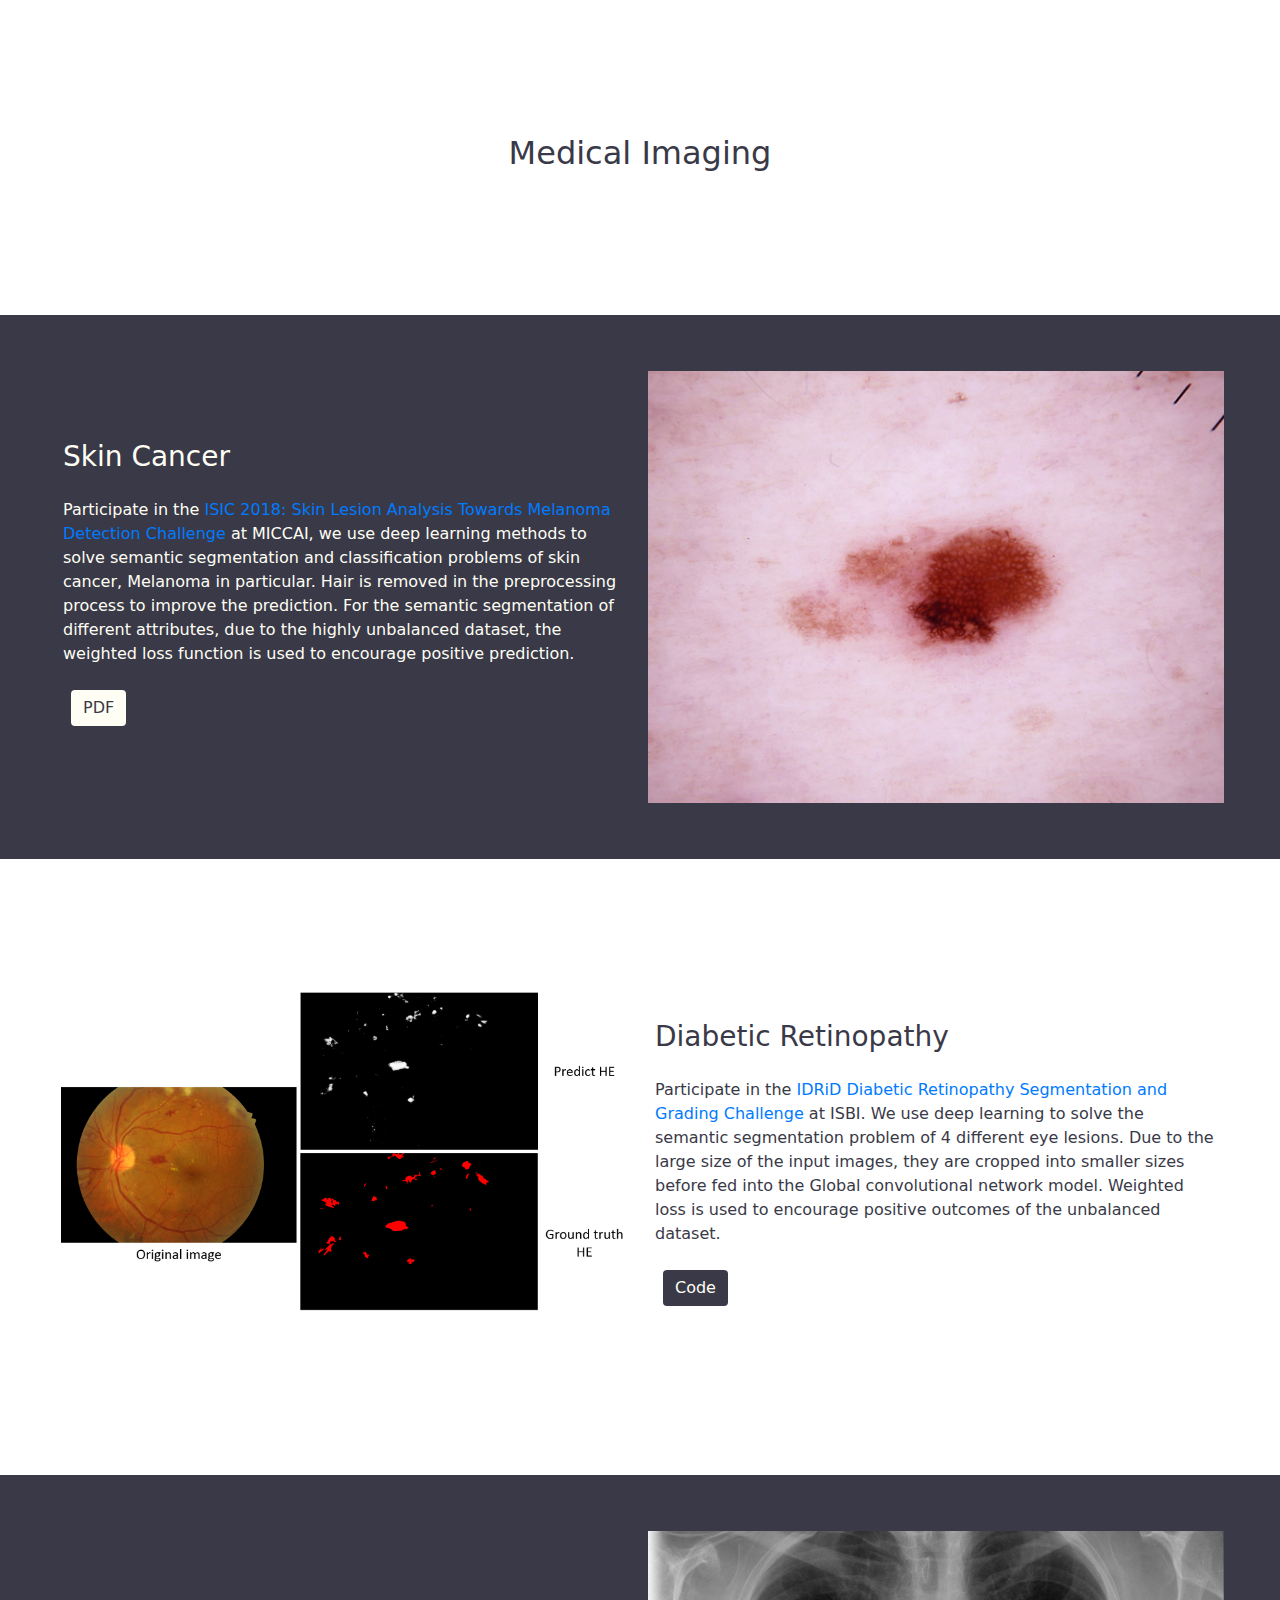
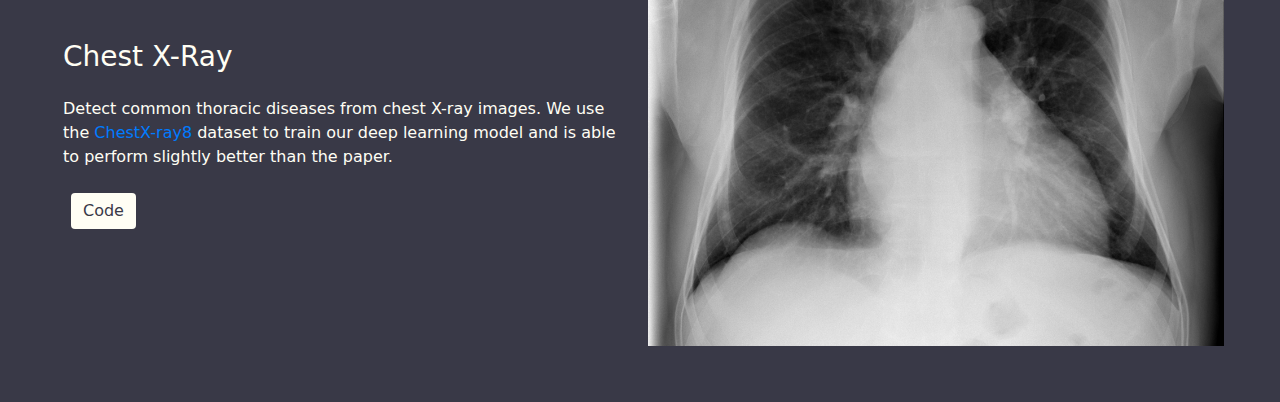
==== projects/medical-imaging.html @ c666e3bc "add medical imaging page" ====
<!DOCTYPE html>
<html lang="en">

<head>
    <meta charset="UTF-8">
    <meta name="viewport" content="width=device-width, initial-scale=1.0">
    <meta http-equiv="X-UA-Compatible" content="ie=edge">
    <!--Google Fonts-->
    <!--link href="https://fonts.googleapis.com/css?family=Open+Sans+Condensed:300i|Quicksand" rel="stylesheet"-->
    <!--Font Awesome-->
    <!--link rel="stylesheet" href="https://opensource.keycdn.com/fontawesome/4.7.0/font-awesome.min.css" integrity="sha384-dNpIIXE8U05kAbPhy3G1cz+yZmTzA6CY8Vg/u2L9xRnHjJiAK76m2BIEaSEV+/aU" crossorigin="anonymous">-->
    <!--Bootstrap-->
    <link rel="stylesheet" href="https://stackpath.bootstrapcdn.com/bootstrap/4.3.1/css/bootstrap.min.css" integrity="sha384-ggOyR0iXCbMQv3Xipma34MD+dH/1fQ784/j6cY/iJTQUOhcWr7x9JvoRxT2MZw1T" crossorigin="anonymous">
    <link rel="stylesheet" href="/styles/main.css">
    <link rel="shortcut icon" type="image/x-icon" href="/favicon.ico" />

    <meta name="theme-color" content="#393947">
    <title>Tian-Ruei Kuan</title>
</head>

<body>
    <!--jumbotron-->
    <div class="light-bg jumbotron jumbotron-fluid d-flex align-items-center">
        <div class="container text-center">
            <div>
                <h2>Medical Imaging</h2>
            </div>
        </div>
    </div>
    <!--main content-->
    <div class="container-fluid">
      <div class="dark-bg row p-2 pt-4 p-md-5 m-0">
        <div class="col-12 col-md-6 d-flex align-items-center">
          <div>
            <h3 class="mb-4">Skin Cancer</h3>
            <p>
              Participate in the <a href="https://challenge2018.isic-archive.com/">ISIC 2018: Skin Lesion Analysis Towards Melanoma Detection Challenge</a> at MICCAI,
              we use deep learning methods to solve semantic segmentation and classification problems of skin cancer, Melanoma in particular. Hair is removed in the preprocessing
              process to improve the prediction. For the semantic segmentation of different attributes, due to the highly unbalanced dataset, the weighted loss function is used to
              encourage positive prediction.
            </p>
            <a class="btn btn-secondary m-2" href="/files/ISIC2018 Challenge Skin Lesion Segmentation, Attribute Detection and Classification via Deep Learning.pdf">PDF</a>
          </div>
        </div>
        <div class="col-12 col-md-6 p-2">
          <img class="img-fluid" src="/images/isic.jpg" alt="image">
        </div>
      </div>

      <div class="row p-2 pt-4 p-md-5 m-0 flex-md-row-reverse">
        <div class="col-12 col-md-6 d-flex align-items-center">
          <div>
            <h3 class="mb-4">Diabetic Retinopathy</h3>
            <p>
              Participate in the <a href="https://idrid.grand-challenge.org/">IDRiD Diabetic Retinopathy Segmentation and Grading Challenge</a> at ISBI.
              We use deep learning to solve the semantic segmentation problem of 4 different eye lesions. Due to the large size of the input images,
              they are cropped into smaller sizes before fed into the Global convolutional network model. Weighted loss is used to encourage positive
              outcomes of the unbalanced dataset.
            </p>
            <a class="btn btn-primary m-2" href="https://github.com/TRKuan/IDRiD">Code</a>
          </div>
        </div>
        <div class="col-12 col-md-6 p-2">
          <img class="img-fluid" src="/images/idrid.png" alt="image" >
        </div>
      </div>

      <div class="dark-bg row p-2 pt-4 p-md-5 m-0">
        <div class="col-12 col-md-6 d-flex align-items-center">
          <div>
            <h3 class="mb-4">Chest X-Ray</h3>
            <p>
              Detect common thoracic diseases from chest X-ray images. We use the <a href="https://arxiv.org/pdf/1705.02315.pdf">ChestX-ray8</a> dataset to train our
              deep learning model and is able to perform slightly better than the paper.
            </p>
            <a class="btn btn-secondary m-2" href="https://github.com/TRKuan/cxr8">Code</a>
          </div>
        </div>
        <div class="col-12 col-md-6 p-2">
          <img class="img-fluid" src="/images/cxr.png" alt="image" >
        </div>
      </div>

    </div>


    <!--scripts-->
    <!--Bootstrap-->
    <script src="https://code.jquery.com/jquery-3.3.1.slim.min.js" integrity="sha384-q8i/X+965DzO0rT7abK41JStQIAqVgRVzpbzo5smXKp4YfRvH+8abtTE1Pi6jizo" crossorigin="anonymous"></script>
    <script src="https://cdnjs.cloudflare.com/ajax/libs/popper.js/1.14.7/umd/popper.min.js" integrity="sha384-UO2eT0CpHqdSJQ6hJty5KVphtPhzWj9WO1clHTMGa3JDZwrnQq4sF86dIHNDz0W1" crossorigin="anonymous"></script>
    <script src="https://stackpath.bootstrapcdn.com/bootstrap/4.3.1/js/bootstrap.min.js" integrity="sha384-JjSmVgyd0p3pXB1rRibZUAYoIIy6OrQ6VrjIEaFf/nJGzIxFDsf4x0xIM+B07jRM" crossorigin="anonymous"></script>
</body>

</html>
---- styles/main.css ----
* {box-sizing: border-box;}
html, body {
  font-family: -apple-system, system-ui;
  height: 100%;
}
body{
  color: rgb(57, 57, 71);
  background-color: white;
}
.container-fluid{
  min-height: 65%;
  max-width: 1400px;
  padding: 0;
}
.dark-bg{
  background-color: rgb(57, 57, 71);
  color: rgb(255, 254, 244);
}
.light-bg{
  color: rgb(57, 57, 71);
  background-color: white;
}
/**Customized buttom**/
.btn-primary {
  background-color: rgb(57, 57, 71);
  color: rgb(255, 254, 244);
  border: rgb(57, 57, 71);
}
.btn-primary:hover, .btn-primary:focus{
  background-color: rgb(70, 70, 85);
  color: rgb(255, 254, 244);
}
.btn-primary:active{
  background: rgb(70, 70, 85);
  color: rgb(255, 254, 244);
}
.btn-secondary {
  background-color: rgb(255, 254, 244);
  color: rgb(57, 57, 71);
  border: rgb(255, 254, 244);
}
.btn-secondary:hover, .btn-secondary:focus{
  background-color: rgb(255, 255, 247);
  color: rgb(57, 57, 71);
}
.btn-secondary:active{
  background: rgb(255, 255, 247);
  color: rgb(57, 57, 71);
}
/**Jumbotron**/
.jumbotron{
  min-height: 35%;
  margin-bottom: 0;
}
.jumbotron div{
  word-wrap:break-word;
}

/**cards**/
.my-card {
  padding: 1rem;
  -webkit-transition: 0.5s;
  -moz-transition: 0.5s;
  -ms-transition: 0.5s;
  -o-transition: 0.5s;
  transition: 0.5s;
}
.my-card, .my-card:hover, .my-card:focus, .my-card:active {
      text-decoration: none;
      color: inherit;
 }
a.my-card:hover{
  opacity: 0.8
}
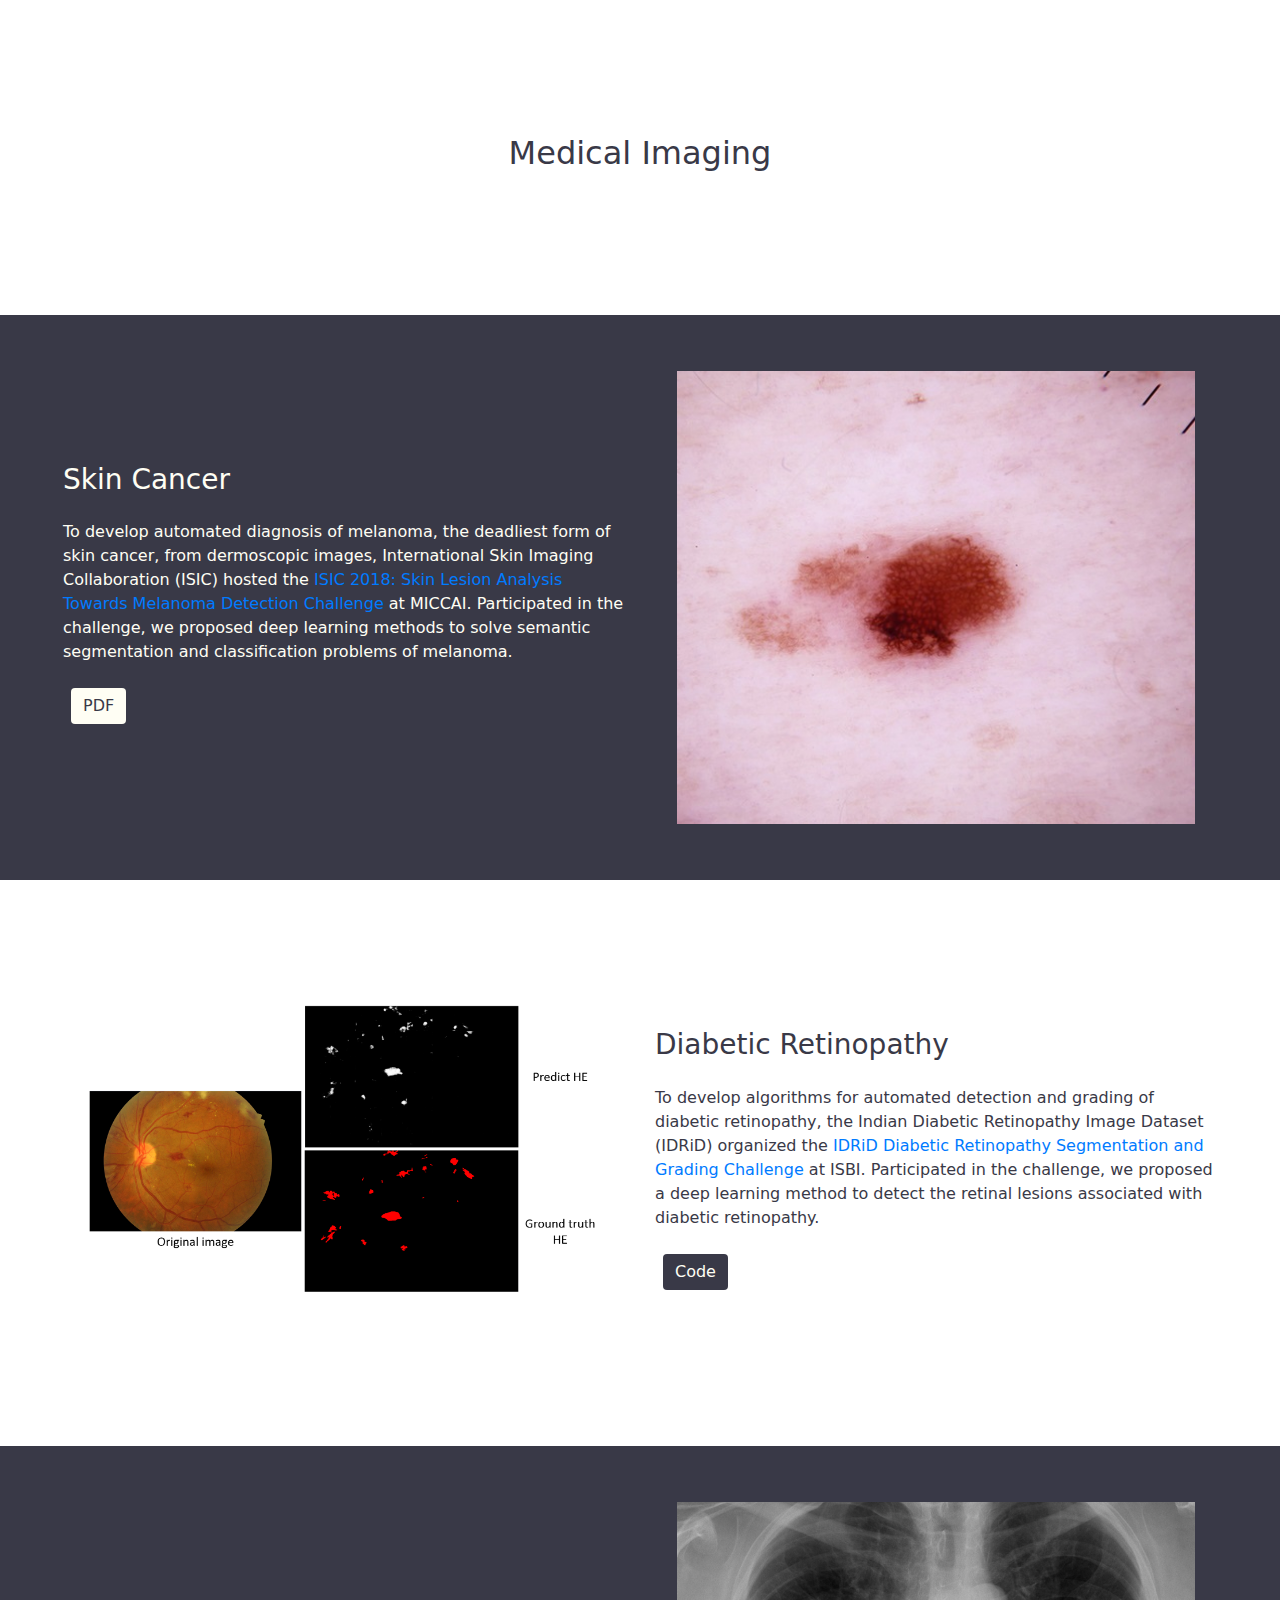
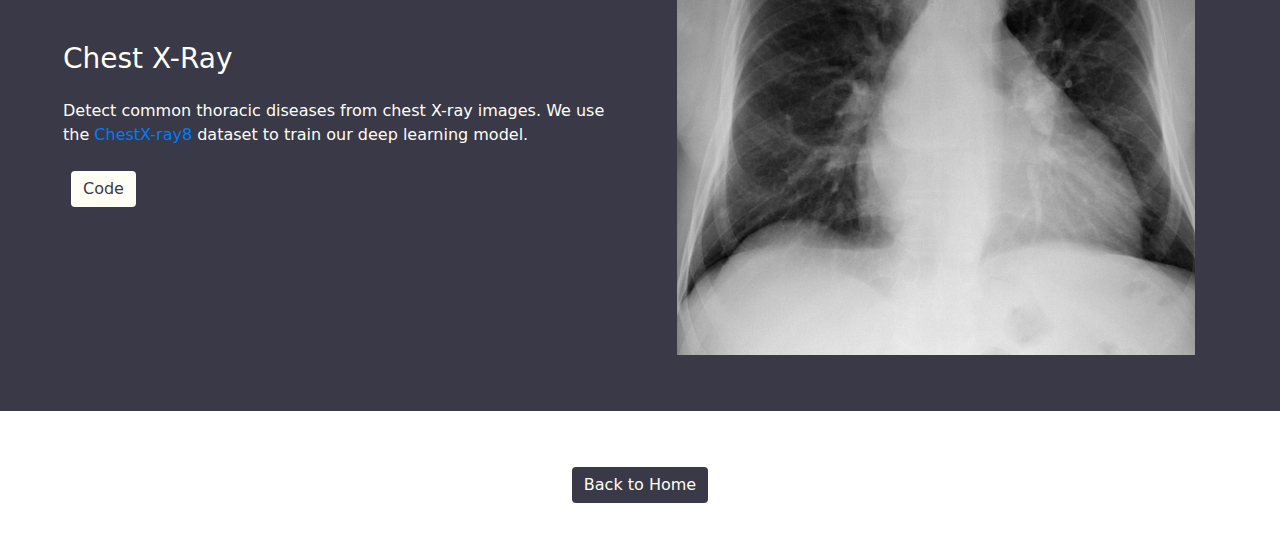
==== commit 106f121d: "update the medical imaging page" ====
--- a/projects/medical-imaging.html
+++ b/projects/medical-imaging.html
@@ -28,60 +28,66 @@
         </div>
     </div>
     <!--main content-->
-    <div class="container-fluid">
-      <div class="dark-bg row p-2 pt-4 p-md-5 m-0">
+    <div class="dark-bg d-flex justify-content-center">
+      <div class="container-fluid row p-2 pt-4 p-md-5 m-0">
         <div class="col-12 col-md-6 d-flex align-items-center">
           <div>
             <h3 class="mb-4">Skin Cancer</h3>
             <p>
-              Participate in the <a href="https://challenge2018.isic-archive.com/">ISIC 2018: Skin Lesion Analysis Towards Melanoma Detection Challenge</a> at MICCAI,
-              we use deep learning methods to solve semantic segmentation and classification problems of skin cancer, Melanoma in particular. Hair is removed in the preprocessing
-              process to improve the prediction. For the semantic segmentation of different attributes, due to the highly unbalanced dataset, the weighted loss function is used to
-              encourage positive prediction.
+              To develop automated diagnosis of melanoma, the deadliest form of skin cancer, from dermoscopic images, International Skin Imaging Collaboration (ISIC) hosted the
+              <a href="https://challenge2018.isic-archive.com/">ISIC 2018: Skin Lesion Analysis Towards Melanoma Detection Challenge</a> at MICCAI. Participated in the challenge,
+              we proposed deep learning methods to solve semantic segmentation and classification problems of melanoma.
             </p>
             <a class="btn btn-secondary m-2" href="/files/ISIC2018 Challenge Skin Lesion Segmentation, Attribute Detection and Classification via Deep Learning.pdf">PDF</a>
           </div>
         </div>
-        <div class="col-12 col-md-6 p-2">
-          <img class="img-fluid" src="/images/isic.jpg" alt="image">
+        <div class="col-12 col-md-6 p-2 d-flex align-items-center justify-content-center">
+          <img class="img-fluid" src="/images/isic.jpg" alt="image" width="90%">
         </div>
       </div>
+    </div>
 
-      <div class="row p-2 pt-4 p-md-5 m-0 flex-md-row-reverse">
+    <div class="light-bg d-flex justify-content-center">
+      <div class="container-fluid row p-2 pt-4 p-md-5 m-0 flex-md-row-reverse">
         <div class="col-12 col-md-6 d-flex align-items-center">
           <div>
             <h3 class="mb-4">Diabetic Retinopathy</h3>
             <p>
-              Participate in the <a href="https://idrid.grand-challenge.org/">IDRiD Diabetic Retinopathy Segmentation and Grading Challenge</a> at ISBI.
-              We use deep learning to solve the semantic segmentation problem of 4 different eye lesions. Due to the large size of the input images,
-              they are cropped into smaller sizes before fed into the Global convolutional network model. Weighted loss is used to encourage positive
-              outcomes of the unbalanced dataset.
+              To develop algorithms for automated detection and grading of diabetic retinopathy, the Indian Diabetic Retinopathy Image Dataset (IDRiD) organized the
+              <a href="https://idrid.grand-challenge.org/">IDRiD Diabetic Retinopathy Segmentation and Grading Challenge</a> at ISBI.
+              Participated in the challenge, we proposed a deep learning method to detect the retinal lesions associated with diabetic retinopathy.
             </p>
             <a class="btn btn-primary m-2" href="https://github.com/TRKuan/IDRiD">Code</a>
           </div>
         </div>
-        <div class="col-12 col-md-6 p-2">
-          <img class="img-fluid" src="/images/idrid.png" alt="image" >
+        <div class="col-12 col-md-6 p-2 d-flex align-items-center justify-content-center">
+          <img class="img-fluid" src="/images/idrid.png" alt="image"  width="90%">
         </div>
       </div>
+    </div>
 
-      <div class="dark-bg row p-2 pt-4 p-md-5 m-0">
+    <div class="dark-bg d-flex justify-content-center">
+      <div class="container-fluid row p-2 pt-4 p-md-5 m-0">
         <div class="col-12 col-md-6 d-flex align-items-center">
           <div>
             <h3 class="mb-4">Chest X-Ray</h3>
             <p>
               Detect common thoracic diseases from chest X-ray images. We use the <a href="https://arxiv.org/pdf/1705.02315.pdf">ChestX-ray8</a> dataset to train our
-              deep learning model and is able to perform slightly better than the paper.
+              deep learning model.
             </p>
             <a class="btn btn-secondary m-2" href="https://github.com/TRKuan/cxr8">Code</a>
           </div>
         </div>
-        <div class="col-12 col-md-6 p-2">
-          <img class="img-fluid" src="/images/cxr.png" alt="image" >
+        <div class="col-12 col-md-6 p-2 d-flex align-items-center justify-content-center">
+          <img class="img-fluid" src="/images/cxr.png" alt="image"  width="90%">
         </div>
       </div>
+    </div>
 
+    <div class="light-bg d-flex justify-content-center pt-5 pb-5">
+      <a class="btn btn-primary m-2" href="/">Back to Home</a>
     </div>
+
 
 
     <!--scripts-->
